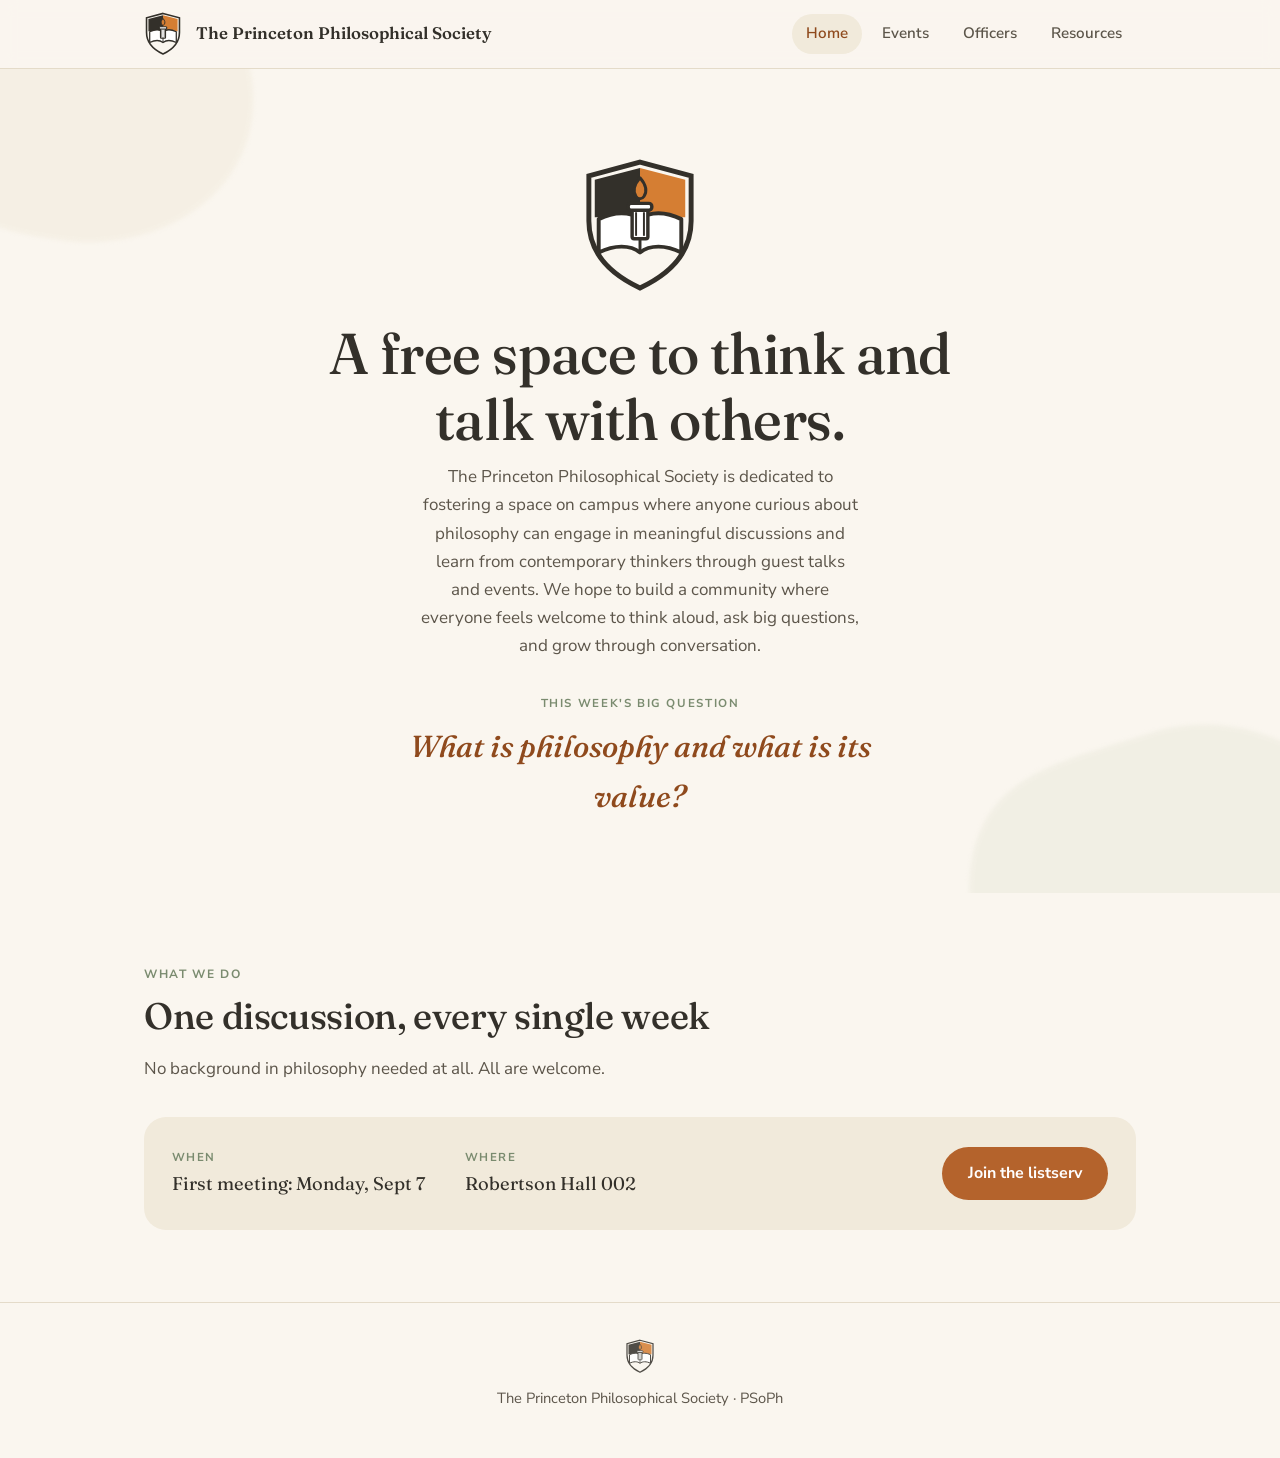
==== index.html @ c012d608 "Update index.html" ====
<!DOCTYPE html>
<html lang="en">
<head>
<meta charset="UTF-8">
<meta name="viewport" content="width=device-width, initial-scale=1.0">
<title>The Princeton Philosophical Society</title>
<meta name="description" content="PSoPh: discussions for anyone curious about philosophy.">
<link rel="preconnect" href="https://fonts.googleapis.com">
<link rel="preconnect" href="https://fonts.gstatic.com" crossorigin>
<link href="https://fonts.googleapis.com/css2?family=Fraunces:ital,opsz,wght@0,9..144,400;0,9..144,500;0,9..144,600;1,9..144,400;1,9..144,500&family=Nunito+Sans:ital,wght@0,400;0,600;0,700;1,400&display=swap" rel="stylesheet">
<link rel="stylesheet" href="style.css">
</head>
<body>

<!-- ============ Shield logo (recreated as inline SVG; reused via <use>) ============ -->
<svg width="0" height="0" style="position:absolute" aria-hidden="true">
  <defs>
    <g id="psoph-mark">
      <!-- shield -->
      <path d="M60 4 L112 18 V64 C112 96 90 118 60 132 C30 118 8 96 8 64 V18 Z" fill="#FAF6EF" stroke="#33302A" stroke-width="5"/>
      <!-- split field -->
      <path d="M60 10 L106 22 V60 H60 Z" fill="#D57E33"/>
      <path d="M60 10 L14 22 V60 H60 Z" fill="#33302A"/>
      <!-- open book -->
      <path d="M18 62 C34 54 50 54 60 62 C70 54 86 54 102 62 V96 C86 88 70 88 60 96 C50 88 34 88 18 96 Z" fill="#fff" stroke="#33302A" stroke-width="4" stroke-linejoin="round"/>
      <line x1="60" y1="62" x2="60" y2="96" stroke="#33302A" stroke-width="3"/>
      <!-- column -->
      <rect x="52" y="52" width="16" height="30" rx="2" fill="#fff" stroke="#33302A" stroke-width="3.5"/>
      <line x1="56" y1="55" x2="56" y2="79" stroke="#33302A" stroke-width="2"/>
      <line x1="64" y1="55" x2="64" y2="79" stroke="#33302A" stroke-width="2"/>
      <rect x="48" y="46" width="24" height="7" rx="3" fill="#fff" stroke="#33302A" stroke-width="3.5"/>
      <!-- flame -->
      <path d="M60 20 C66 27 68 33 64 39 C62 42 58 42 56 39 C52 33 54 27 60 20 Z" fill="#D57E33" stroke="#33302A" stroke-width="3" stroke-linejoin="round"/>
    </g>
    <path id="psoph-blob" d="M210 20 C300 -10 420 40 430 150 C440 260 340 330 230 320 C120 310 20 260 30 160 C40 60 120 50 210 20 Z"/>
  </defs>
</svg>

<nav aria-label="Main">
  <div class="nav-inner">
    <svg class="mark" viewBox="0 0 120 138" role="img" aria-label="PSoPh shield logo"><use href="#psoph-mark"/></svg>
    <span class="nav-name">The Princeton Philosophical Society</span>
    <div class="nav-links">
      <a href="index.html" class="active" aria-current="page">Home</a>
      <a href="events.html">Events</a>
      <a href="officers.html">Officers</a>
      <a href="resources.html">Resources</a>
    </div>
  </div>
</nav>

<!-- ============ HOME ============ -->
<header class="hero" id="home">
  <svg class="blob one" viewBox="0 0 460 340" aria-hidden="true"><use href="#psoph-blob" fill="#F1EADB"/></svg>
  <svg class="blob two" viewBox="0 0 460 340" aria-hidden="true"><use href="#psoph-blob" fill="#EAE9DB"/></svg>
  <div class="wrap hero-inner">
    <svg class="mark" viewBox="0 0 120 138" role="img" aria-label="PSoPh shield logo"><use href="#psoph-mark"/></svg>
    <h1>A free space to think and talk with others.</h1>
    <p class="sub">The Princeton Philosophical Society is dedicated to fostering a space on campus where anyone curious about philosophy can engage in meaningful discussions and learn from contemporary thinkers through guest talks and events. We hope to build a community where everyone feels welcome to think aloud, ask big questions, and grow through conversation.</p>
    <p class="question" id="question" aria-live="polite">
      <span class="question-label">This week's big question</span>
      <span id="question-text">What is philosophy and what is its value?</span>
    </p>
  </div>
</header>

<section id="what-we-do">
  <div class="wrap">
    <p class="eyebrow">What we do</p>
    <h2>One discussion, every single week</h2>
    <p class="lede">No background in philosophy needed at all. All are welcome.</p>
    <!--
    <div class="cards">
      <div class="card">
        <span class="tag">Biweekly</span>
        <h3>Guest speakers &amp; discussions</h3>
        <p>Talks from contemporary thinkers, followed by open group discussion. Come with questions, leave with more of them.</p>
      </div>
      <div class="card">
        <span class="tag">Biweekly</span>
        <h3>Reading group</h3>
        <p>A smaller group working through texts together for deeper study — slowly, carefully, and out loud.</p>
      </div>
    </div>
    -->

    <!-- EDIT ME: update the day/time/place below once confirmed -->
    <div class="meet-band">
      <dl>
        <div>
          <dt>When</dt>
          <dd>First meeting: Monday, Sept 7</dd>
        </div>
        <div>
          <dt>Where</dt>
          <dd>Robertson Hall 002</dd>
        </div>
      </dl>
      <!-- EDIT ME: replace # with your Princeton listserv signup link -->
      <a 
        class="btn" 
        href="https://lists.princeton.edu/cgi-bin/wa?SUBED1=psoph-list&A=1"
        target="_blank"
        rel="noopener noreferrer"
      >
        Join the listserv
      </a>
    </div>
  </div>
</section>

<footer>
  <svg class="mark" viewBox="0 0 120 138" aria-hidden="true"><use href="#psoph-mark"/></svg>
  The Princeton Philosophical Society · PSoPh<br>
</footer>

</body>
</html>
---- style.css ----
:root{
    --paper:#FAF6EF;
    --sand:#F1EADB;
    --ink:#33302A;
    --ink-soft:#5C554A;
    --clay:#B4632C;      /* muted burnt ochre — a softened Princeton orange */
    --clay-deep:#8F4A1D;
    --sage:#7A8B6F;
    --line:#E4DBC9;
    --radius:22px;
    --radius-sm:14px;
  }
  *{box-sizing:border-box;margin:0;padding:0}
  html{scroll-behavior:smooth}
  @media (prefers-reduced-motion: reduce){
    html{scroll-behavior:auto}
    *,*::before,*::after{animation:none!important;transition:none!important}
  }
  body{
    font-family:"Nunito Sans",system-ui,sans-serif;
    background:var(--paper);
    color:var(--ink);
    line-height:1.65;
    font-size:17px;
  }
  h1,h2,h3{font-family:"Fraunces",serif;font-weight:500;line-height:1.15;letter-spacing:-0.01em}
  a{color:var(--clay-deep)}
  a:focus-visible, button:focus-visible{outline:3px solid var(--clay);outline-offset:3px;border-radius:6px}
  .wrap{max-width:1040px;margin:0 auto;padding:0 24px}

  /* ---------- Nav ---------- */
  nav{
    position:sticky;top:0;z-index:20;
    background:rgba(250,246,239,.9);
    backdrop-filter:blur(8px);
    border-bottom:1px solid var(--line);
  }
  .nav-inner{display:flex;align-items:center;gap:14px;padding:12px 24px;max-width:1040px;margin:0 auto}
  .nav-inner .mark{width:38px;height:44px;flex-shrink:0}
  .nav-name{font-family:"Fraunces",serif;font-size:1.05rem;font-weight:600;margin-right:auto}
  .nav-links{display:flex;gap:6px;flex-wrap:wrap}
  .nav-links a{
    text-decoration:none;color:var(--ink-soft);font-weight:600;font-size:.95rem;
    padding:7px 14px;border-radius:999px;transition:background .25s ease,color .25s ease;
  }
  .nav-links a:hover{background:var(--sand);color:var(--ink)}
  .nav-links a.active{background:var(--sand);color:var(--clay-deep)}

  /* ---------- Hero ---------- */
  header.hero{position:relative;overflow:hidden;padding:88px 0 72px;text-align:center}
  .blob{position:absolute;z-index:0;opacity:.5;filter:blur(2px)}
  .blob.one{top:-120px;left:-140px;width:420px}
  .blob.two{bottom:-160px;right:-120px;width:460px}
  .hero-inner{position:relative;z-index:1}
  .hero .mark{width:118px;height:138px;margin:0 auto 26px;display:block}
  .hero h1{font-size:clamp(2.2rem,5.4vw,3.6rem);max-width:17ch;margin:0 auto 10px}
  .hero .sub{color:var(--ink-soft);max-width:44ch;margin:0 auto}

  /* rotating question — the page's one flourish */
  .question{
    margin:34px auto 0;max-width:26ch;
    font-family:"Fraunces",serif;font-style:italic;font-weight:500;
    font-size:clamp(1.35rem,3vw,1.9rem);color:var(--clay-deep);
    min-height:2.4em;transition:opacity .6s ease;
  }
  .question.fade{opacity:0}
  .question-label{
    display:block;font-family:"Nunito Sans",sans-serif;font-style:normal;font-weight:700;
    font-size:.72rem;letter-spacing:.14em;text-transform:uppercase;color:var(--sage);margin-bottom:8px;
  }

  /* ---------- Sections ---------- */
  section{padding:72px 0}
  .eyebrow{font-weight:700;font-size:.75rem;letter-spacing:.14em;text-transform:uppercase;color:var(--sage);margin-bottom:10px}
  section h2{font-size:clamp(1.7rem,3.4vw,2.3rem);margin-bottom:18px}
  .lede{max-width:62ch;color:var(--ink-soft)}

  .cards{display:grid;grid-template-columns:1fr 1fr;gap:22px;margin-top:34px}
  .card{
    background:var(--sand);border-radius:var(--radius);padding:30px 28px;
    transition:transform .25s ease;
  }
  .card:hover{transform:translateY(-3px)}
  .card h3{font-size:1.3rem;margin-bottom:8px}
  .card p{color:var(--ink-soft);font-size:.98rem}
  .card .tag{
    display:inline-block;background:var(--paper);border:1px solid var(--line);
    border-radius:999px;padding:3px 12px;font-size:.78rem;font-weight:700;
    letter-spacing:.06em;text-transform:uppercase;color:var(--clay-deep);margin-bottom:14px;
  }

  .meet-band{
    margin-top:34px;background:var(--sand);border-radius:var(--radius);
    padding:30px 28px;display:flex;gap:28px;flex-wrap:wrap;align-items:center;justify-content:space-between;
  }
  .meet-band dl{display:flex;gap:40px;flex-wrap:wrap}
  .meet-band dt{font-size:.72rem;font-weight:700;letter-spacing:.13em;text-transform:uppercase;color:var(--sage)}
  .meet-band dd{font-family:"Fraunces",serif;font-size:1.15rem;margin-top:2px}
  .btn{
    display:inline-block;background:var(--clay);color:#fff;text-decoration:none;
    font-weight:700;padding:13px 26px;border-radius:999px;border:none;cursor:pointer;
    font-size:1rem;transition:background .25s ease;
  }
  .btn:hover{background:var(--clay-deep)}

  /* ---------- Events ---------- */
  #events{background:var(--sand)}
  #events .card-cal{
    background:var(--paper);border-radius:var(--radius);padding:14px;margin-top:30px;
    border:1px solid var(--line);
  }
  #events iframe{width:100%;height:560px;border:0;border-radius:var(--radius-sm);display:block}
  .cal-actions{display:flex;gap:14px;flex-wrap:wrap;margin-top:20px}
  .btn.ghost{background:transparent;color:var(--clay-deep);border:2px solid var(--clay)}
  .btn.ghost:hover{background:var(--clay);color:#fff}

  /* ---------- Officers ---------- */
  .officers{display:grid;grid-template-columns:repeat(auto-fit,minmax(210px,1fr));gap:20px;margin-top:34px}
  .officer{
    background:var(--sand);border-radius:var(--radius);padding:28px 22px;text-align:center;
  }
  .officer .avatar{
    width:64px;height:64px;border-radius:50%;margin:0 auto 14px;
    display:flex;align-items:center;justify-content:center;
    font-family:"Fraunces",serif;font-size:1.35rem;color:#fff;
  }
  .officer:nth-child(1) .avatar{background:var(--clay)}
  .officer:nth-child(2) .avatar{background:var(--sage)}
  .officer:nth-child(3) .avatar{background:#A98A5B}
  .officer:nth-child(4) .avatar{background:#8C6A54}
  .officer:nth-child(5) .avatar{background:#746F58}
  .officer h3{font-size:1.15rem}
  .officer a{font-size:.9rem;word-break:break-all}

  /* ---------- Resources ---------- */
  .resource-empty{
    margin-top:30px;border:2px dashed var(--line);border-radius:var(--radius);
    padding:46px 30px;text-align:center;color:var(--ink-soft);background:transparent;
  }
  .resource-empty .leaf{width:44px;margin:0 auto 14px;display:block;opacity:.75}

  footer{border-top:1px solid var(--line);padding:36px 0 48px;color:var(--ink-soft);font-size:.92rem;text-align:center}
  footer .mark{width:30px;height:35px;margin:0 auto 12px;display:block;opacity:.85}

  @media (max-width:720px){
    .cards{grid-template-columns:1fr}
    .nav-name{display:none}
    section{padding:56px 0}
    #events iframe{height:440px}
  }
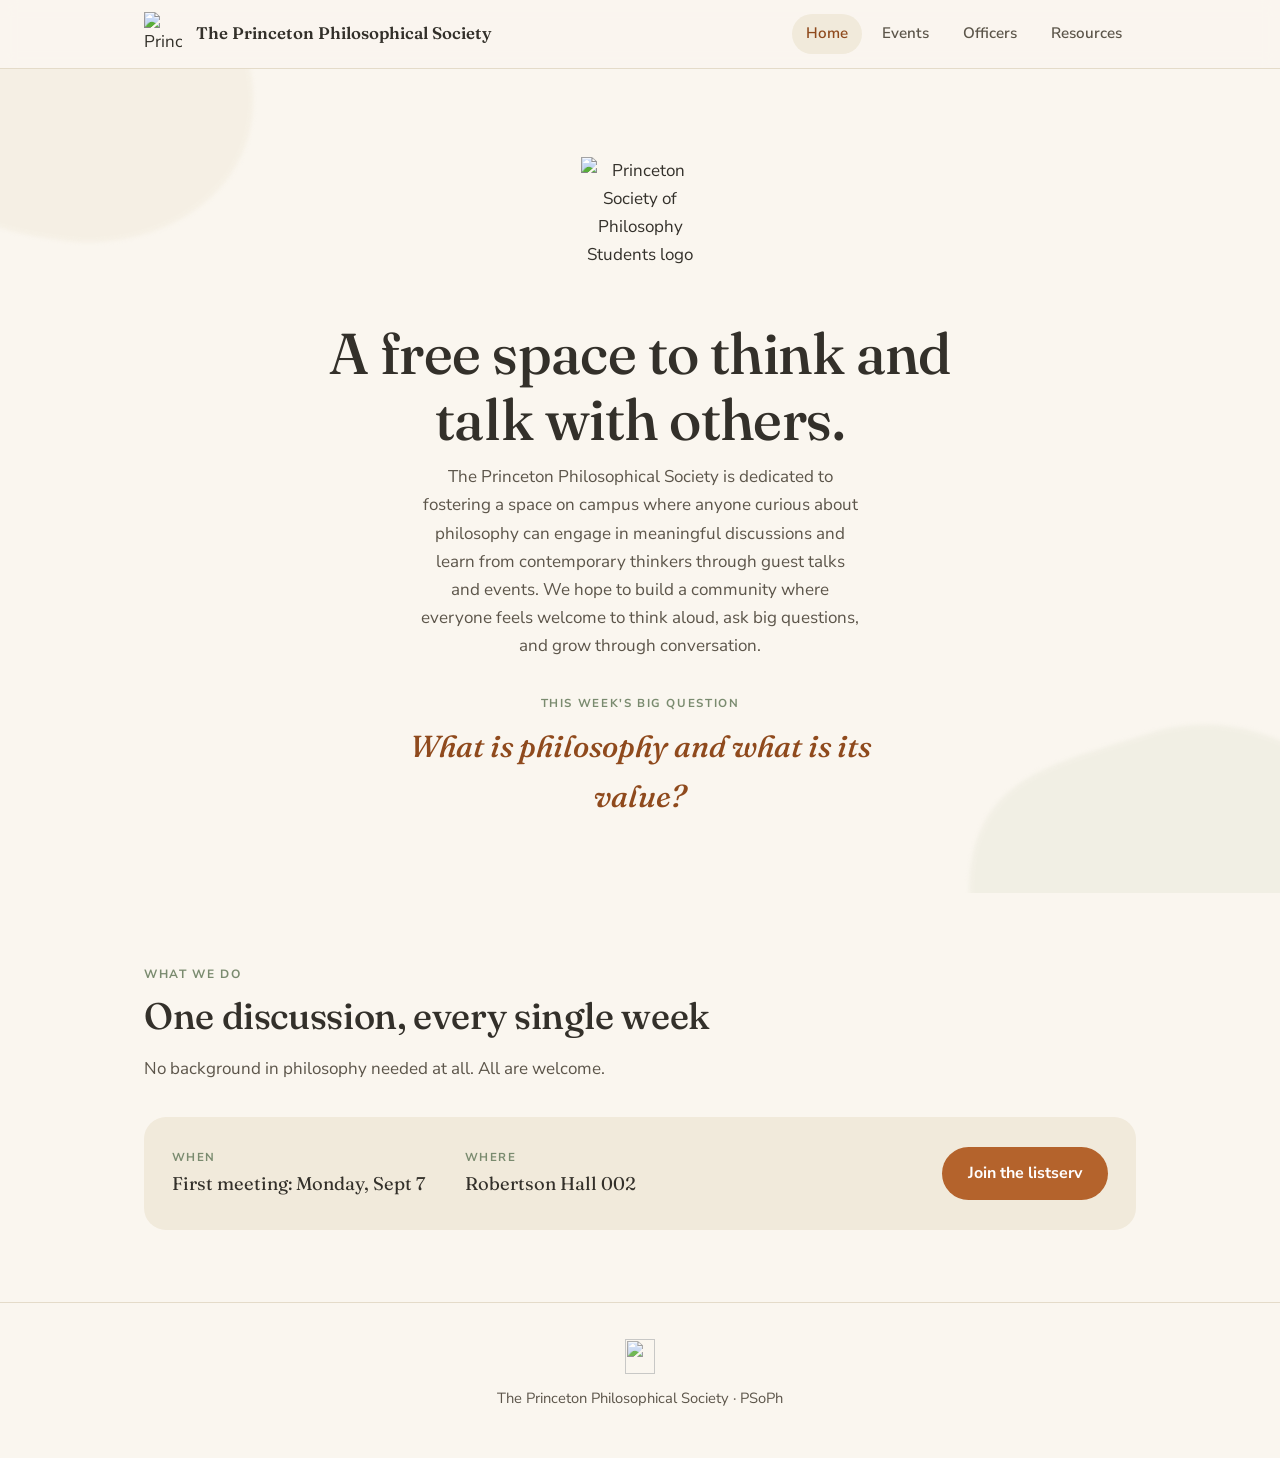
==== commit 4981d4bd: "Update index.html" ====
--- a/index.html
+++ b/index.html
@@ -12,33 +12,16 @@
 </head>
 <body>
 
-<!-- ============ Shield logo (recreated as inline SVG; reused via <use>) ============ -->
+<!-- Decorative background shape used in the homepage hero -->
 <svg width="0" height="0" style="position:absolute" aria-hidden="true">
   <defs>
-    <g id="psoph-mark">
-      <!-- shield -->
-      <path d="M60 4 L112 18 V64 C112 96 90 118 60 132 C30 118 8 96 8 64 V18 Z" fill="#FAF6EF" stroke="#33302A" stroke-width="5"/>
-      <!-- split field -->
-      <path d="M60 10 L106 22 V60 H60 Z" fill="#D57E33"/>
-      <path d="M60 10 L14 22 V60 H60 Z" fill="#33302A"/>
-      <!-- open book -->
-      <path d="M18 62 C34 54 50 54 60 62 C70 54 86 54 102 62 V96 C86 88 70 88 60 96 C50 88 34 88 18 96 Z" fill="#fff" stroke="#33302A" stroke-width="4" stroke-linejoin="round"/>
-      <line x1="60" y1="62" x2="60" y2="96" stroke="#33302A" stroke-width="3"/>
-      <!-- column -->
-      <rect x="52" y="52" width="16" height="30" rx="2" fill="#fff" stroke="#33302A" stroke-width="3.5"/>
-      <line x1="56" y1="55" x2="56" y2="79" stroke="#33302A" stroke-width="2"/>
-      <line x1="64" y1="55" x2="64" y2="79" stroke="#33302A" stroke-width="2"/>
-      <rect x="48" y="46" width="24" height="7" rx="3" fill="#fff" stroke="#33302A" stroke-width="3.5"/>
-      <!-- flame -->
-      <path d="M60 20 C66 27 68 33 64 39 C62 42 58 42 56 39 C52 33 54 27 60 20 Z" fill="#D57E33" stroke="#33302A" stroke-width="3" stroke-linejoin="round"/>
-    </g>
     <path id="psoph-blob" d="M210 20 C300 -10 420 40 430 150 C440 260 340 330 230 320 C120 310 20 260 30 160 C40 60 120 50 210 20 Z"/>
   </defs>
 </svg>
 
 <nav aria-label="Main">
   <div class="nav-inner">
-    <svg class="mark" viewBox="0 0 120 138" role="img" aria-label="PSoPh shield logo"><use href="#psoph-mark"/></svg>
+    <img class="mark" src="logo.svg" alt="Princeton Society of Philosophy Students logo">
     <span class="nav-name">The Princeton Philosophical Society</span>
     <div class="nav-links">
       <a href="index.html" class="active" aria-current="page">Home</a>
@@ -53,10 +36,16 @@
 <header class="hero" id="home">
   <svg class="blob one" viewBox="0 0 460 340" aria-hidden="true"><use href="#psoph-blob" fill="#F1EADB"/></svg>
   <svg class="blob two" viewBox="0 0 460 340" aria-hidden="true"><use href="#psoph-blob" fill="#EAE9DB"/></svg>
+
   <div class="wrap hero-inner">
-    <svg class="mark" viewBox="0 0 120 138" role="img" aria-label="PSoPh shield logo"><use href="#psoph-mark"/></svg>
+    <img class="mark" src="logo.svg" alt="Princeton Society of Philosophy Students logo">
+
     <h1>A free space to think and talk with others.</h1>
-    <p class="sub">The Princeton Philosophical Society is dedicated to fostering a space on campus where anyone curious about philosophy can engage in meaningful discussions and learn from contemporary thinkers through guest talks and events. We hope to build a community where everyone feels welcome to think aloud, ask big questions, and grow through conversation.</p>
+
+    <p class="sub">
+      The Princeton Philosophical Society is dedicated to fostering a space on campus where anyone curious about philosophy can engage in meaningful discussions and learn from contemporary thinkers through guest talks and events. We hope to build a community where everyone feels welcome to think aloud, ask big questions, and grow through conversation.
+    </p>
+
     <p class="question" id="question" aria-live="polite">
       <span class="question-label">This week's big question</span>
       <span id="question-text">What is philosophy and what is its value?</span>
@@ -67,8 +56,11 @@
 <section id="what-we-do">
   <div class="wrap">
     <p class="eyebrow">What we do</p>
+
     <h2>One discussion, every single week</h2>
+
     <p class="lede">No background in philosophy needed at all. All are welcome.</p>
+
     <!--
     <div class="cards">
       <div class="card">
@@ -76,6 +68,7 @@
         <h3>Guest speakers &amp; discussions</h3>
         <p>Talks from contemporary thinkers, followed by open group discussion. Come with questions, leave with more of them.</p>
       </div>
+
       <div class="card">
         <span class="tag">Biweekly</span>
         <h3>Reading group</h3>
@@ -91,14 +84,15 @@
           <dt>When</dt>
           <dd>First meeting: Monday, Sept 7</dd>
         </div>
+
         <div>
           <dt>Where</dt>
           <dd>Robertson Hall 002</dd>
         </div>
       </dl>
-      <!-- EDIT ME: replace # with your Princeton listserv signup link -->
-      <a 
-        class="btn" 
+
+      <a
+        class="btn"
         href="https://lists.princeton.edu/cgi-bin/wa?SUBED1=psoph-list&A=1"
         target="_blank"
         rel="noopener noreferrer"
@@ -110,7 +104,7 @@
 </section>
 
 <footer>
-  <svg class="mark" viewBox="0 0 120 138" aria-hidden="true"><use href="#psoph-mark"/></svg>
+  <img class="mark" src="logo.svg" alt="">
   The Princeton Philosophical Society · PSoPh<br>
 </footer>
 
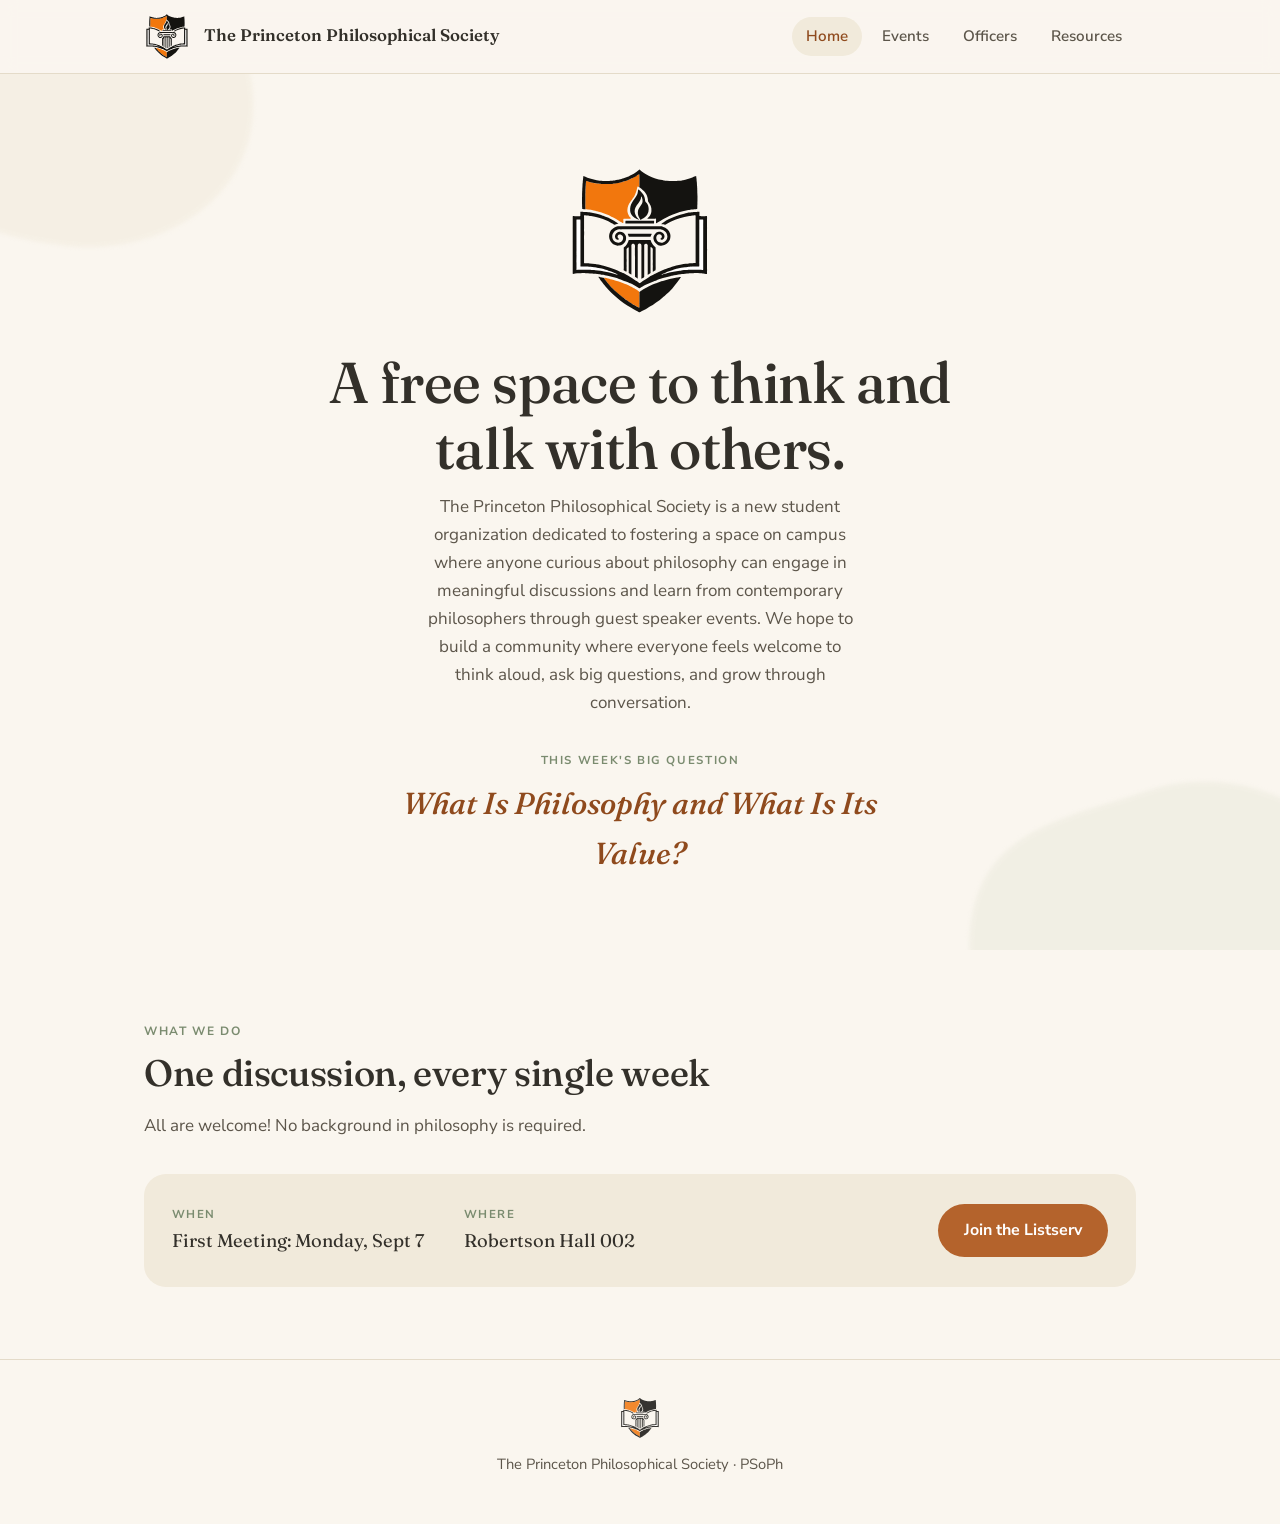
==== commit e08bf4fa: "index.html" ====
--- a/index.html
+++ b/index.html
@@ -43,23 +43,23 @@
     <h1>A free space to think and talk with others.</h1>
 
     <p class="sub">
-      The Princeton Philosophical Society is dedicated to fostering a space on campus where anyone curious about philosophy can engage in meaningful discussions and learn from contemporary thinkers through guest talks and events. We hope to build a community where everyone feels welcome to think aloud, ask big questions, and grow through conversation.
+      The Princeton Philosophical Society is a new student organization dedicated to fostering a space on campus where anyone curious about philosophy can engage in meaningful discussions and learn from contemporary philosophers through guest speaker events. We hope to build a community where everyone feels welcome to think aloud, ask big questions, and grow through conversation.
     </p>
 
     <p class="question" id="question" aria-live="polite">
-      <span class="question-label">This week's big question</span>
-      <span id="question-text">What is philosophy and what is its value?</span>
+      <span class="question-label">This Week's Big Question</span>
+      <span id="question-text">What Is Philosophy and What Is Its Value?</span>
     </p>
   </div>
 </header>
 
 <section id="what-we-do">
   <div class="wrap">
-    <p class="eyebrow">What we do</p>
+    <p class="eyebrow">What We Do</p>
 
     <h2>One discussion, every single week</h2>
 
-    <p class="lede">No background in philosophy needed at all. All are welcome.</p>
+    <p class="lede">All are welcome! No background in philosophy is required.</p>
 
     <!--
     <div class="cards">
@@ -82,7 +82,7 @@
       <dl>
         <div>
           <dt>When</dt>
-          <dd>First meeting: Monday, Sept 7</dd>
+          <dd>First Meeting: Monday, Sept 7</dd>
         </div>
 
         <div>
@@ -97,7 +97,7 @@
         target="_blank"
         rel="noopener noreferrer"
       >
-        Join the listserv
+        Join the Listserv
       </a>
     </div>
   </div>
--- a/style.css
+++ b/style.css
@@ -10,12 +10,16 @@
     --radius:22px;
     --radius-sm:14px;
   }
+
   *{box-sizing:border-box;margin:0;padding:0}
+
   html{scroll-behavior:smooth}
+
   @media (prefers-reduced-motion: reduce){
     html{scroll-behavior:auto}
     *,*::before,*::after{animation:none!important;transition:none!important}
   }
+
   body{
     font-family:"Nunito Sans",system-ui,sans-serif;
     background:var(--paper);
@@ -23,128 +27,460 @@
     line-height:1.65;
     font-size:17px;
   }
-  h1,h2,h3{font-family:"Fraunces",serif;font-weight:500;line-height:1.15;letter-spacing:-0.01em}
+
+  h1,h2,h3{
+    font-family:"Fraunces",serif;
+    font-weight:500;
+    line-height:1.15;
+    letter-spacing:-0.01em;
+  }
+
   a{color:var(--clay-deep)}
-  a:focus-visible, button:focus-visible{outline:3px solid var(--clay);outline-offset:3px;border-radius:6px}
-  .wrap{max-width:1040px;margin:0 auto;padding:0 24px}
+
+  a:focus-visible,
+  button:focus-visible{
+    outline:3px solid var(--clay);
+    outline-offset:3px;
+    border-radius:6px;
+  }
+
+  .wrap{
+    max-width:1040px;
+    margin:0 auto;
+    padding:0 24px;
+  }
+
 
   /* ---------- Nav ---------- */
+
   nav{
-    position:sticky;top:0;z-index:20;
+    position:sticky;
+    top:0;
+    z-index:20;
     background:rgba(250,246,239,.9);
     backdrop-filter:blur(8px);
     border-bottom:1px solid var(--line);
   }
-  .nav-inner{display:flex;align-items:center;gap:14px;padding:12px 24px;max-width:1040px;margin:0 auto}
-  .nav-inner .mark{width:38px;height:44px;flex-shrink:0}
-  .nav-name{font-family:"Fraunces",serif;font-size:1.05rem;font-weight:600;margin-right:auto}
-  .nav-links{display:flex;gap:6px;flex-wrap:wrap}
+
+  .nav-inner{
+    display:flex;
+    align-items:center;
+    gap:14px;
+    padding:12px 24px;
+    max-width:1040px;
+    margin:0 auto;
+  }
+
+  .nav-inner .mark{
+    width:46px;
+    height:auto;
+    display:block;
+    flex-shrink:0;
+  }
+
+  .nav-name{
+    font-family:"Fraunces",serif;
+    font-size:1.05rem;
+    font-weight:600;
+    margin-right:auto;
+  }
+
+  .nav-links{
+    display:flex;
+    gap:6px;
+    flex-wrap:wrap;
+  }
+
   .nav-links a{
-    text-decoration:none;color:var(--ink-soft);font-weight:600;font-size:.95rem;
-    padding:7px 14px;border-radius:999px;transition:background .25s ease,color .25s ease;
-  }
-  .nav-links a:hover{background:var(--sand);color:var(--ink)}
-  .nav-links a.active{background:var(--sand);color:var(--clay-deep)}
+    text-decoration:none;
+    color:var(--ink-soft);
+    font-weight:600;
+    font-size:.95rem;
+    padding:7px 14px;
+    border-radius:999px;
+    transition:background .25s ease,color .25s ease;
+  }
+
+  .nav-links a:hover{
+    background:var(--sand);
+    color:var(--ink);
+  }
+
+  .nav-links a.active{
+    background:var(--sand);
+    color:var(--clay-deep);
+  }
+
 
   /* ---------- Hero ---------- */
-  header.hero{position:relative;overflow:hidden;padding:88px 0 72px;text-align:center}
-  .blob{position:absolute;z-index:0;opacity:.5;filter:blur(2px)}
-  .blob.one{top:-120px;left:-140px;width:420px}
-  .blob.two{bottom:-160px;right:-120px;width:460px}
-  .hero-inner{position:relative;z-index:1}
-  .hero .mark{width:118px;height:138px;margin:0 auto 26px;display:block}
-  .hero h1{font-size:clamp(2.2rem,5.4vw,3.6rem);max-width:17ch;margin:0 auto 10px}
-  .hero .sub{color:var(--ink-soft);max-width:44ch;margin:0 auto}
+
+  header.hero{
+    position:relative;
+    overflow:hidden;
+    padding:88px 0 72px;
+    text-align:center;
+  }
+
+  .blob{
+    position:absolute;
+    z-index:0;
+    opacity:.5;
+    filter:blur(2px);
+  }
+
+  .blob.one{
+    top:-120px;
+    left:-140px;
+    width:420px;
+  }
+
+  .blob.two{
+    bottom:-160px;
+    right:-120px;
+    width:460px;
+  }
+
+  .hero-inner{
+    position:relative;
+    z-index:1;
+  }
+
+  .hero .mark{
+    width:150px;
+    height:auto;
+    margin:0 auto 30px;
+    display:block;
+  }
+
+  .hero h1{
+    font-size:clamp(2.2rem,5.4vw,3.6rem);
+    max-width:17ch;
+    margin:0 auto 10px;
+  }
+
+  .hero .sub{
+    color:var(--ink-soft);
+    max-width:44ch;
+    margin:0 auto;
+  }
+
 
   /* rotating question — the page's one flourish */
+
   .question{
-    margin:34px auto 0;max-width:26ch;
-    font-family:"Fraunces",serif;font-style:italic;font-weight:500;
-    font-size:clamp(1.35rem,3vw,1.9rem);color:var(--clay-deep);
-    min-height:2.4em;transition:opacity .6s ease;
-  }
-  .question.fade{opacity:0}
+    margin:34px auto 0;
+    max-width:26ch;
+    font-family:"Fraunces",serif;
+    font-style:italic;
+    font-weight:500;
+    font-size:clamp(1.35rem,3vw,1.9rem);
+    color:var(--clay-deep);
+    min-height:2.4em;
+    transition:opacity .6s ease;
+  }
+
+  .question.fade{
+    opacity:0;
+  }
+
   .question-label{
-    display:block;font-family:"Nunito Sans",sans-serif;font-style:normal;font-weight:700;
-    font-size:.72rem;letter-spacing:.14em;text-transform:uppercase;color:var(--sage);margin-bottom:8px;
-  }
+    display:block;
+    font-family:"Nunito Sans",sans-serif;
+    font-style:normal;
+    font-weight:700;
+    font-size:.72rem;
+    letter-spacing:.14em;
+    text-transform:uppercase;
+    color:var(--sage);
+    margin-bottom:8px;
+  }
+
 
   /* ---------- Sections ---------- */
-  section{padding:72px 0}
-  .eyebrow{font-weight:700;font-size:.75rem;letter-spacing:.14em;text-transform:uppercase;color:var(--sage);margin-bottom:10px}
-  section h2{font-size:clamp(1.7rem,3.4vw,2.3rem);margin-bottom:18px}
-  .lede{max-width:62ch;color:var(--ink-soft)}
-
-  .cards{display:grid;grid-template-columns:1fr 1fr;gap:22px;margin-top:34px}
+
+  section{
+    padding:72px 0;
+  }
+
+  .eyebrow{
+    font-weight:700;
+    font-size:.75rem;
+    letter-spacing:.14em;
+    text-transform:uppercase;
+    color:var(--sage);
+    margin-bottom:10px;
+  }
+
+  section h2{
+    font-size:clamp(1.7rem,3.4vw,2.3rem);
+    margin-bottom:18px;
+  }
+
+  .lede{
+    max-width:62ch;
+    color:var(--ink-soft);
+  }
+
+  .cards{
+    display:grid;
+    grid-template-columns:1fr 1fr;
+    gap:22px;
+    margin-top:34px;
+  }
+
   .card{
-    background:var(--sand);border-radius:var(--radius);padding:30px 28px;
+    background:var(--sand);
+    border-radius:var(--radius);
+    padding:30px 28px;
     transition:transform .25s ease;
   }
-  .card:hover{transform:translateY(-3px)}
-  .card h3{font-size:1.3rem;margin-bottom:8px}
-  .card p{color:var(--ink-soft);font-size:.98rem}
+
+  .card:hover{
+    transform:translateY(-3px);
+  }
+
+  .card h3{
+    font-size:1.3rem;
+    margin-bottom:8px;
+  }
+
+  .card p{
+    color:var(--ink-soft);
+    font-size:.98rem;
+  }
+
   .card .tag{
-    display:inline-block;background:var(--paper);border:1px solid var(--line);
-    border-radius:999px;padding:3px 12px;font-size:.78rem;font-weight:700;
-    letter-spacing:.06em;text-transform:uppercase;color:var(--clay-deep);margin-bottom:14px;
+    display:inline-block;
+    background:var(--paper);
+    border:1px solid var(--line);
+    border-radius:999px;
+    padding:3px 12px;
+    font-size:.78rem;
+    font-weight:700;
+    letter-spacing:.06em;
+    text-transform:uppercase;
+    color:var(--clay-deep);
+    margin-bottom:14px;
   }
 
   .meet-band{
-    margin-top:34px;background:var(--sand);border-radius:var(--radius);
-    padding:30px 28px;display:flex;gap:28px;flex-wrap:wrap;align-items:center;justify-content:space-between;
-  }
-  .meet-band dl{display:flex;gap:40px;flex-wrap:wrap}
-  .meet-band dt{font-size:.72rem;font-weight:700;letter-spacing:.13em;text-transform:uppercase;color:var(--sage)}
-  .meet-band dd{font-family:"Fraunces",serif;font-size:1.15rem;margin-top:2px}
+    margin-top:34px;
+    background:var(--sand);
+    border-radius:var(--radius);
+    padding:30px 28px;
+    display:flex;
+    gap:28px;
+    flex-wrap:wrap;
+    align-items:center;
+    justify-content:space-between;
+  }
+
+  .meet-band dl{
+    display:flex;
+    gap:40px;
+    flex-wrap:wrap;
+  }
+
+  .meet-band dt{
+    font-size:.72rem;
+    font-weight:700;
+    letter-spacing:.13em;
+    text-transform:uppercase;
+    color:var(--sage);
+  }
+
+  .meet-band dd{
+    font-family:"Fraunces",serif;
+    font-size:1.15rem;
+    margin-top:2px;
+  }
+
   .btn{
-    display:inline-block;background:var(--clay);color:#fff;text-decoration:none;
-    font-weight:700;padding:13px 26px;border-radius:999px;border:none;cursor:pointer;
-    font-size:1rem;transition:background .25s ease;
-  }
-  .btn:hover{background:var(--clay-deep)}
+    display:inline-block;
+    background:var(--clay);
+    color:#fff;
+    text-decoration:none;
+    font-weight:700;
+    padding:13px 26px;
+    border-radius:999px;
+    border:none;
+    cursor:pointer;
+    font-size:1rem;
+    transition:background .25s ease;
+  }
+
+  .btn:hover{
+    background:var(--clay-deep);
+  }
+
 
   /* ---------- Events ---------- */
-  #events{background:var(--sand)}
+
+  #events{
+    background:var(--sand);
+  }
+
   #events .card-cal{
-    background:var(--paper);border-radius:var(--radius);padding:14px;margin-top:30px;
+    background:var(--paper);
+    border-radius:var(--radius);
+    padding:14px;
+    margin-top:30px;
     border:1px solid var(--line);
   }
-  #events iframe{width:100%;height:560px;border:0;border-radius:var(--radius-sm);display:block}
-  .cal-actions{display:flex;gap:14px;flex-wrap:wrap;margin-top:20px}
-  .btn.ghost{background:transparent;color:var(--clay-deep);border:2px solid var(--clay)}
-  .btn.ghost:hover{background:var(--clay);color:#fff}
+
+  #events iframe{
+    width:100%;
+    height:560px;
+    border:0;
+    border-radius:var(--radius-sm);
+    display:block;
+  }
+
+  .cal-actions{
+    display:flex;
+    gap:14px;
+    flex-wrap:wrap;
+    margin-top:20px;
+  }
+
+  .btn.ghost{
+    background:transparent;
+    color:var(--clay-deep);
+    border:2px solid var(--clay);
+  }
+
+  .btn.ghost:hover{
+    background:var(--clay);
+    color:#fff;
+  }
+
 
   /* ---------- Officers ---------- */
-  .officers{display:grid;grid-template-columns:repeat(auto-fit,minmax(210px,1fr));gap:20px;margin-top:34px}
+
+  .officers{
+    display:grid;
+    grid-template-columns:repeat(auto-fit,minmax(210px,1fr));
+    gap:20px;
+    margin-top:34px;
+  }
+
   .officer{
-    background:var(--sand);border-radius:var(--radius);padding:28px 22px;text-align:center;
-  }
+    background:var(--sand);
+    border-radius:var(--radius);
+    padding:28px 22px;
+    text-align:center;
+  }
+
   .officer .avatar{
-    width:64px;height:64px;border-radius:50%;margin:0 auto 14px;
-    display:flex;align-items:center;justify-content:center;
-    font-family:"Fraunces",serif;font-size:1.35rem;color:#fff;
-  }
-  .officer:nth-child(1) .avatar{background:var(--clay)}
-  .officer:nth-child(2) .avatar{background:var(--sage)}
-  .officer:nth-child(3) .avatar{background:#A98A5B}
-  .officer:nth-child(4) .avatar{background:#8C6A54}
-  .officer:nth-child(5) .avatar{background:#746F58}
-  .officer h3{font-size:1.15rem}
-  .officer a{font-size:.9rem;word-break:break-all}
+    width:64px;
+    height:64px;
+    border-radius:50%;
+    margin:0 auto 14px;
+    display:flex;
+    align-items:center;
+    justify-content:center;
+    font-family:"Fraunces",serif;
+    font-size:1.35rem;
+    color:#fff;
+  }
+
+  .officer:nth-child(1) .avatar{
+    background:var(--clay);
+  }
+
+  .officer:nth-child(2) .avatar{
+    background:var(--sage);
+  }
+
+  .officer:nth-child(3) .avatar{
+    background:#A98A5B;
+  }
+
+  .officer:nth-child(4) .avatar{
+    background:#8C6A54;
+  }
+
+  .officer:nth-child(5) .avatar{
+    background:#746F58;
+  }
+
+  .officer h3{
+    font-size:1.15rem;
+  }
+
+  .officer a{
+    font-size:.9rem;
+    word-break:break-all;
+  }
+
 
   /* ---------- Resources ---------- */
+
   .resource-empty{
-    margin-top:30px;border:2px dashed var(--line);border-radius:var(--radius);
-    padding:46px 30px;text-align:center;color:var(--ink-soft);background:transparent;
-  }
-  .resource-empty .leaf{width:44px;margin:0 auto 14px;display:block;opacity:.75}
-
-  footer{border-top:1px solid var(--line);padding:36px 0 48px;color:var(--ink-soft);font-size:.92rem;text-align:center}
-  footer .mark{width:30px;height:35px;margin:0 auto 12px;display:block;opacity:.85}
+    margin-top:30px;
+    border:2px dashed var(--line);
+    border-radius:var(--radius);
+    padding:46px 30px;
+    text-align:center;
+    color:var(--ink-soft);
+    background:transparent;
+  }
+
+  .resource-empty .leaf{
+    width:44px;
+    margin:0 auto 14px;
+    display:block;
+    opacity:.75;
+  }
+
+
+  /* ---------- Footer ---------- */
+
+  footer{
+    border-top:1px solid var(--line);
+    padding:36px 0 48px;
+    color:var(--ink-soft);
+    font-size:.92rem;
+    text-align:center;
+  }
+
+  footer .mark{
+    width:42px;
+    height:auto;
+    margin:0 auto 12px;
+    display:block;
+    opacity:.85;
+  }
+
+
+  /* ---------- Mobile ---------- */
 
   @media (max-width:720px){
-    .cards{grid-template-columns:1fr}
-    .nav-name{display:none}
-    section{padding:56px 0}
-    #events iframe{height:440px}
-  }
+    .cards{
+      grid-template-columns:1fr;
+    }
+
+    .nav-name{
+      display:none;
+    }
+
+    section{
+      padding:56px 0;
+    }
+
+    #events iframe{
+      height:440px;
+    }
+
+    .nav-inner .mark{
+      width:42px;
+    }
+
+    .hero .mark{
+      width:130px;
+    }
+
+    footer .mark{
+      width:38px;
+    }
+  }
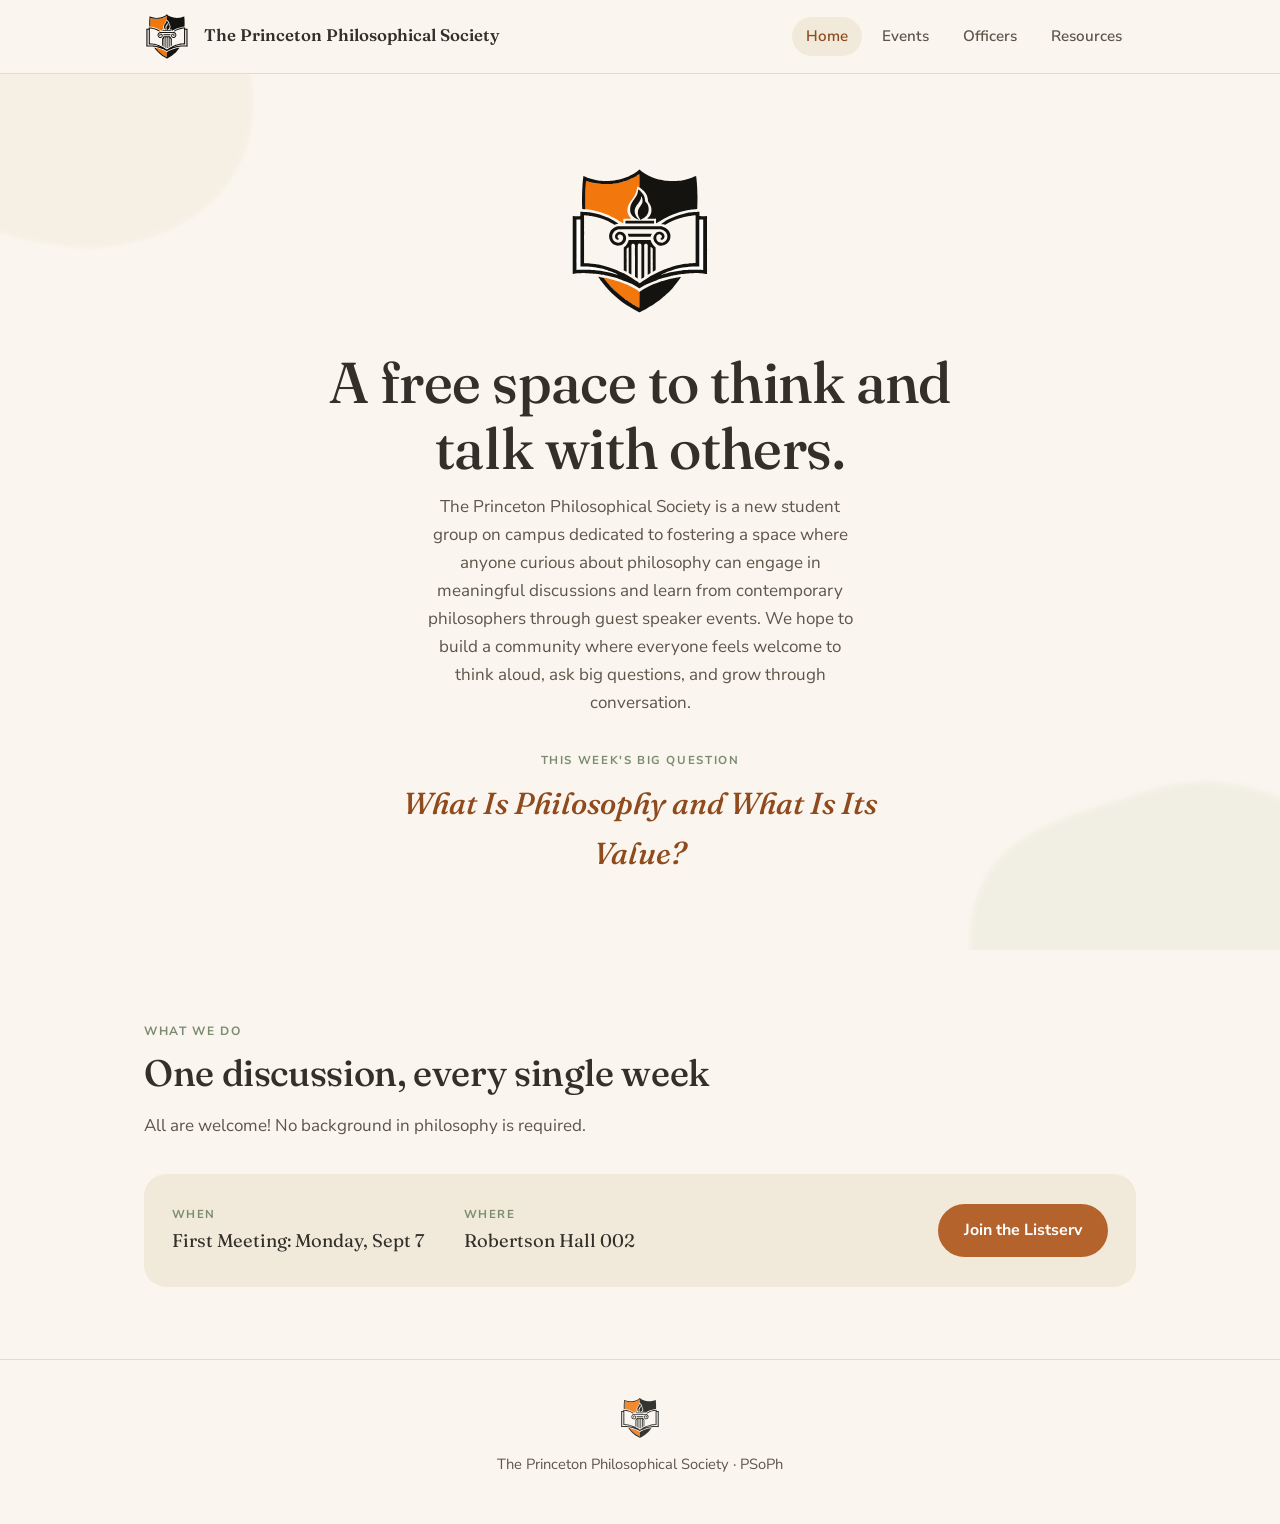
==== commit 04a28f6d: "index.html" ====
--- a/index.html
+++ b/index.html
@@ -43,7 +43,7 @@
     <h1>A free space to think and talk with others.</h1>
 
     <p class="sub">
-      The Princeton Philosophical Society is a new student organization dedicated to fostering a space on campus where anyone curious about philosophy can engage in meaningful discussions and learn from contemporary philosophers through guest speaker events. We hope to build a community where everyone feels welcome to think aloud, ask big questions, and grow through conversation.
+      The Princeton Philosophical Society is a new student group on campus dedicated to fostering a space where anyone curious about philosophy can engage in meaningful discussions and learn from contemporary philosophers through guest speaker events. We hope to build a community where everyone feels welcome to think aloud, ask big questions, and grow through conversation.
     </p>
 
     <p class="question" id="question" aria-live="polite">
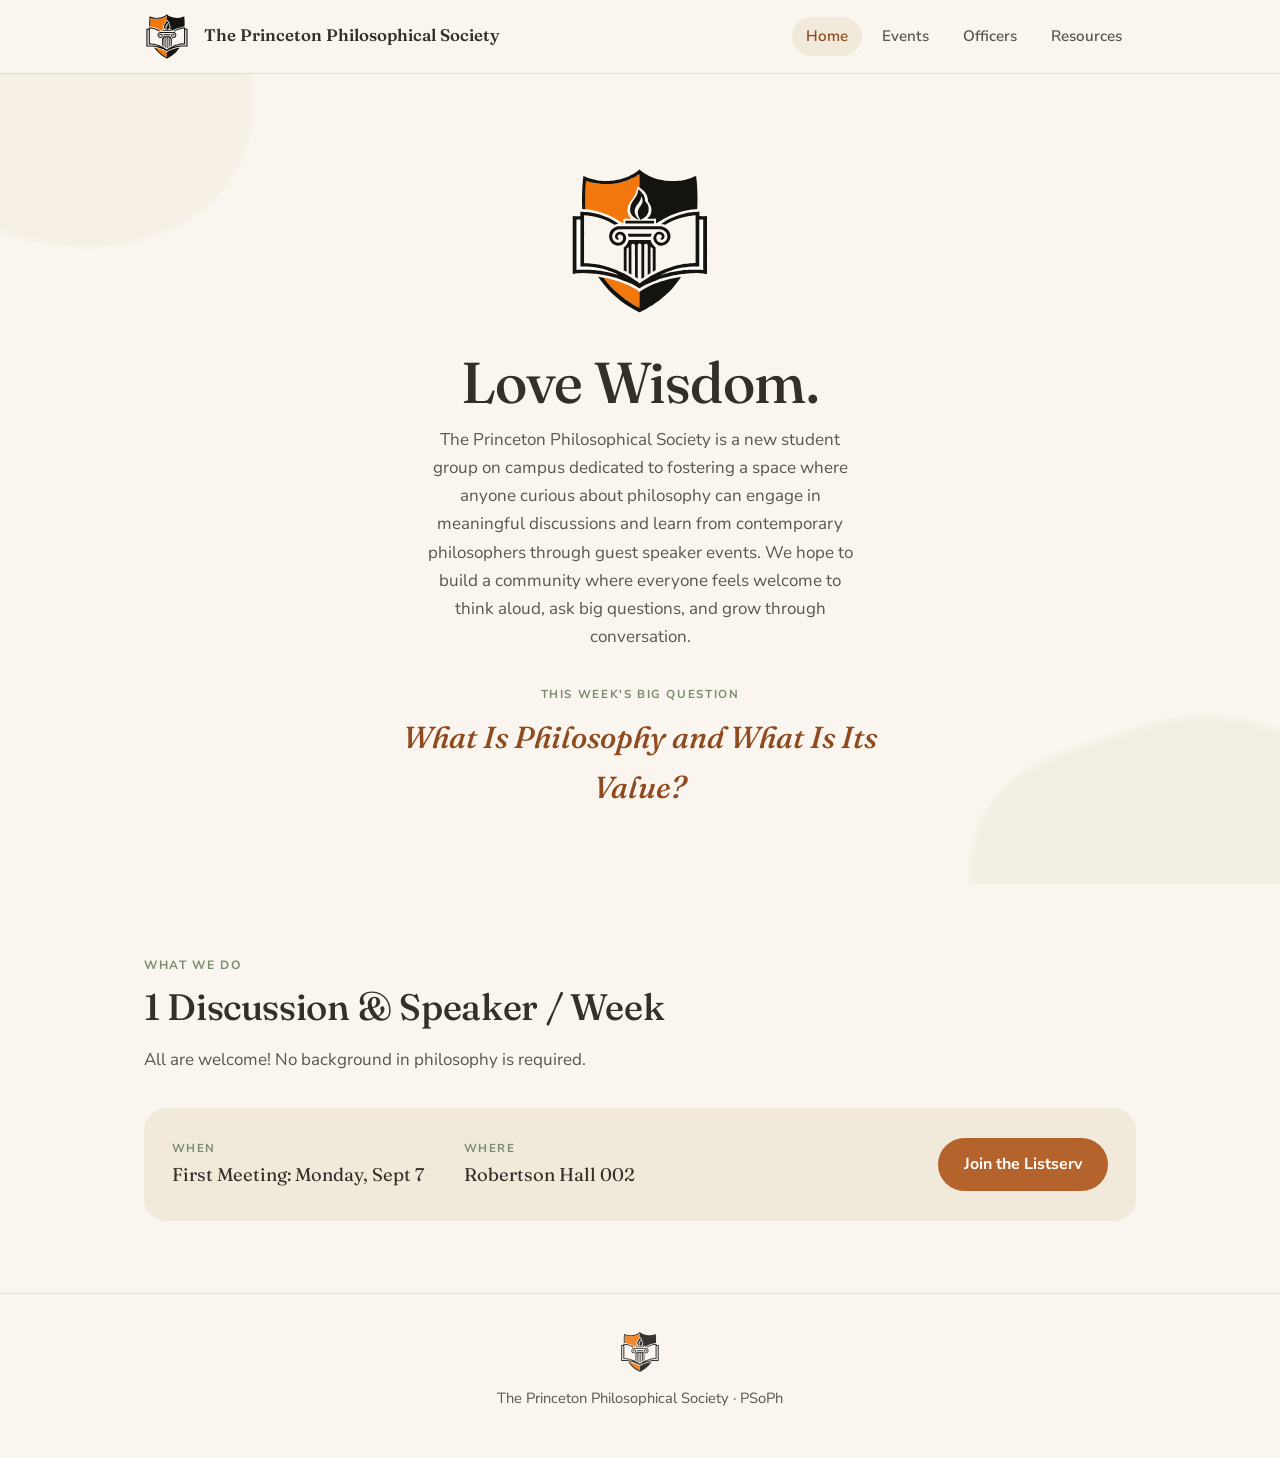
==== commit 4345856a: "index.html" ====
--- a/index.html
+++ b/index.html
@@ -40,7 +40,7 @@
   <div class="wrap hero-inner">
     <img class="mark" src="logo.svg" alt="Princeton Society of Philosophy Students logo">
 
-    <h1>A free space to think and talk with others.</h1>
+    <h1>Love Wisdom.</h1>
 
     <p class="sub">
       The Princeton Philosophical Society is a new student group on campus dedicated to fostering a space where anyone curious about philosophy can engage in meaningful discussions and learn from contemporary philosophers through guest speaker events. We hope to build a community where everyone feels welcome to think aloud, ask big questions, and grow through conversation.
@@ -57,7 +57,7 @@
   <div class="wrap">
     <p class="eyebrow">What We Do</p>
 
-    <h2>One discussion, every single week</h2>
+    <h2>1 Discussion & Speaker / Week</h2>
 
     <p class="lede">All are welcome! No background in philosophy is required.</p>
 
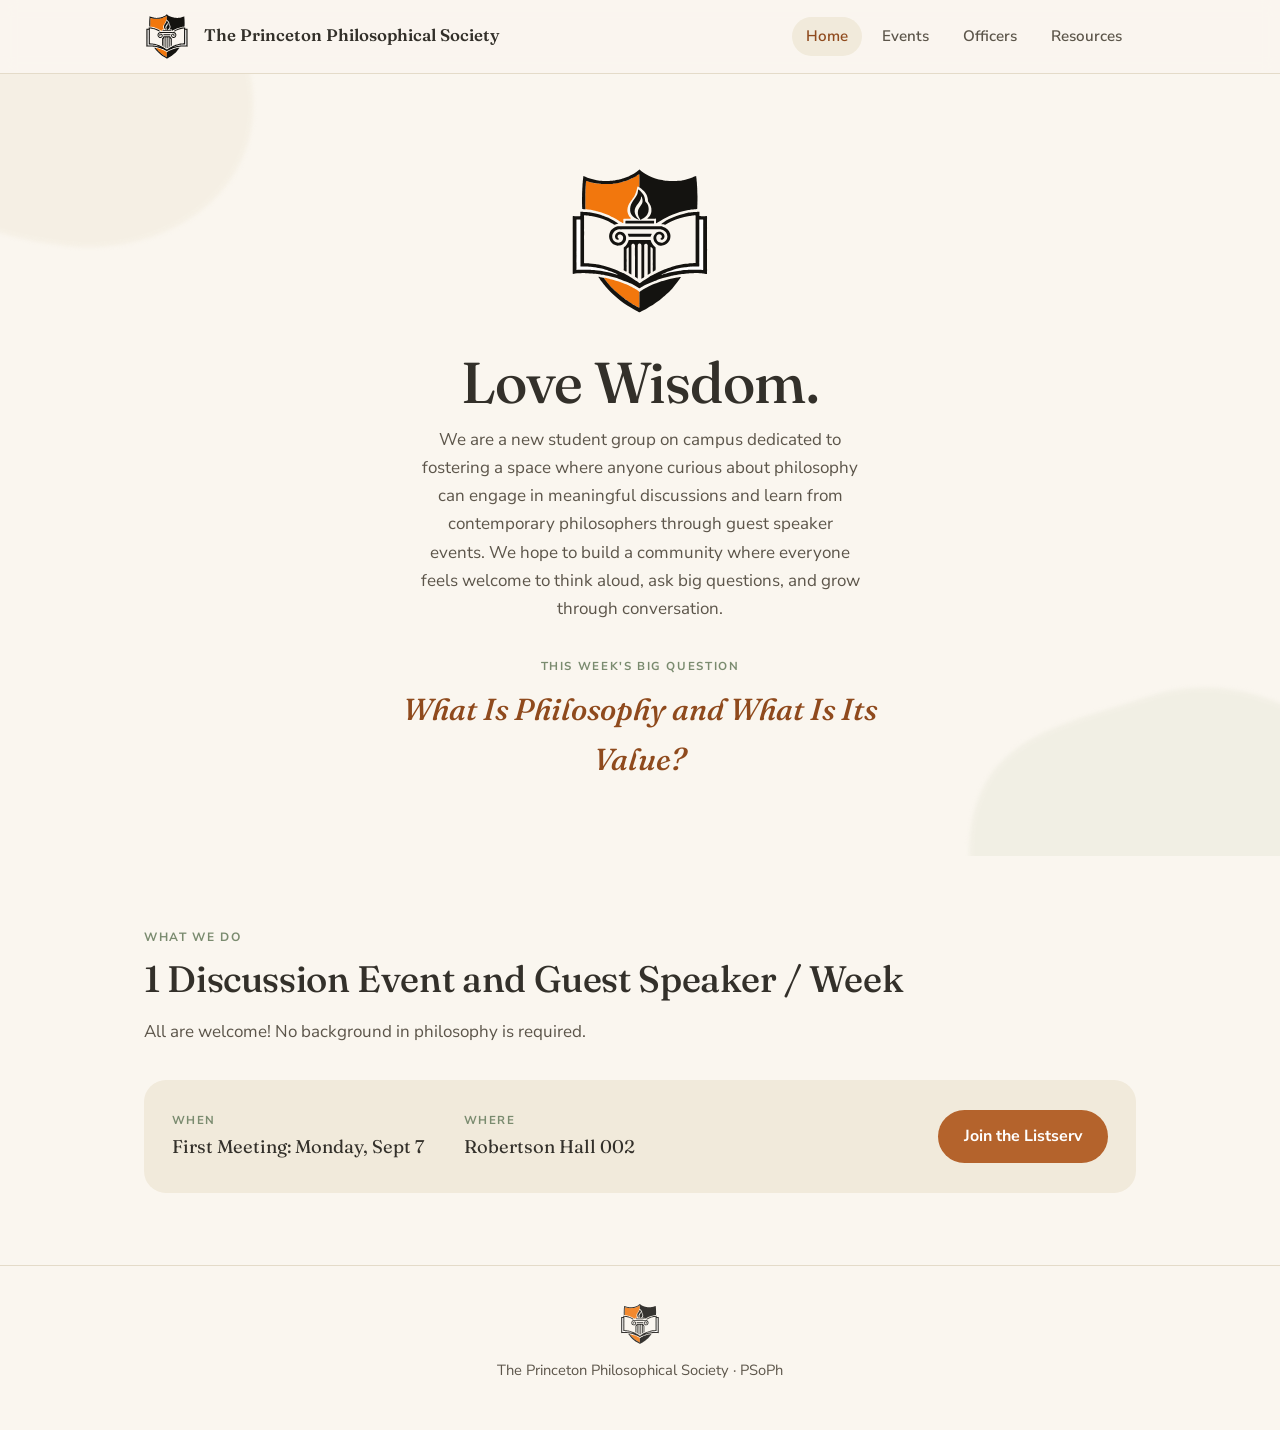
==== commit 203c540f: "index.html" ====
--- a/index.html
+++ b/index.html
@@ -43,7 +43,7 @@
     <h1>Love Wisdom.</h1>
 
     <p class="sub">
-      The Princeton Philosophical Society is a new student group on campus dedicated to fostering a space where anyone curious about philosophy can engage in meaningful discussions and learn from contemporary philosophers through guest speaker events. We hope to build a community where everyone feels welcome to think aloud, ask big questions, and grow through conversation.
+      We are a new student group on campus dedicated to fostering a space where anyone curious about philosophy can engage in meaningful discussions and learn from contemporary philosophers through guest speaker events. We hope to build a community where everyone feels welcome to think aloud, ask big questions, and grow through conversation.
     </p>
 
     <p class="question" id="question" aria-live="polite">
@@ -57,7 +57,7 @@
   <div class="wrap">
     <p class="eyebrow">What We Do</p>
 
-    <h2>1 Discussion & Speaker / Week</h2>
+    <h2>1 Discussion Event and Guest Speaker / Week</h2>
 
     <p class="lede">All are welcome! No background in philosophy is required.</p>
 
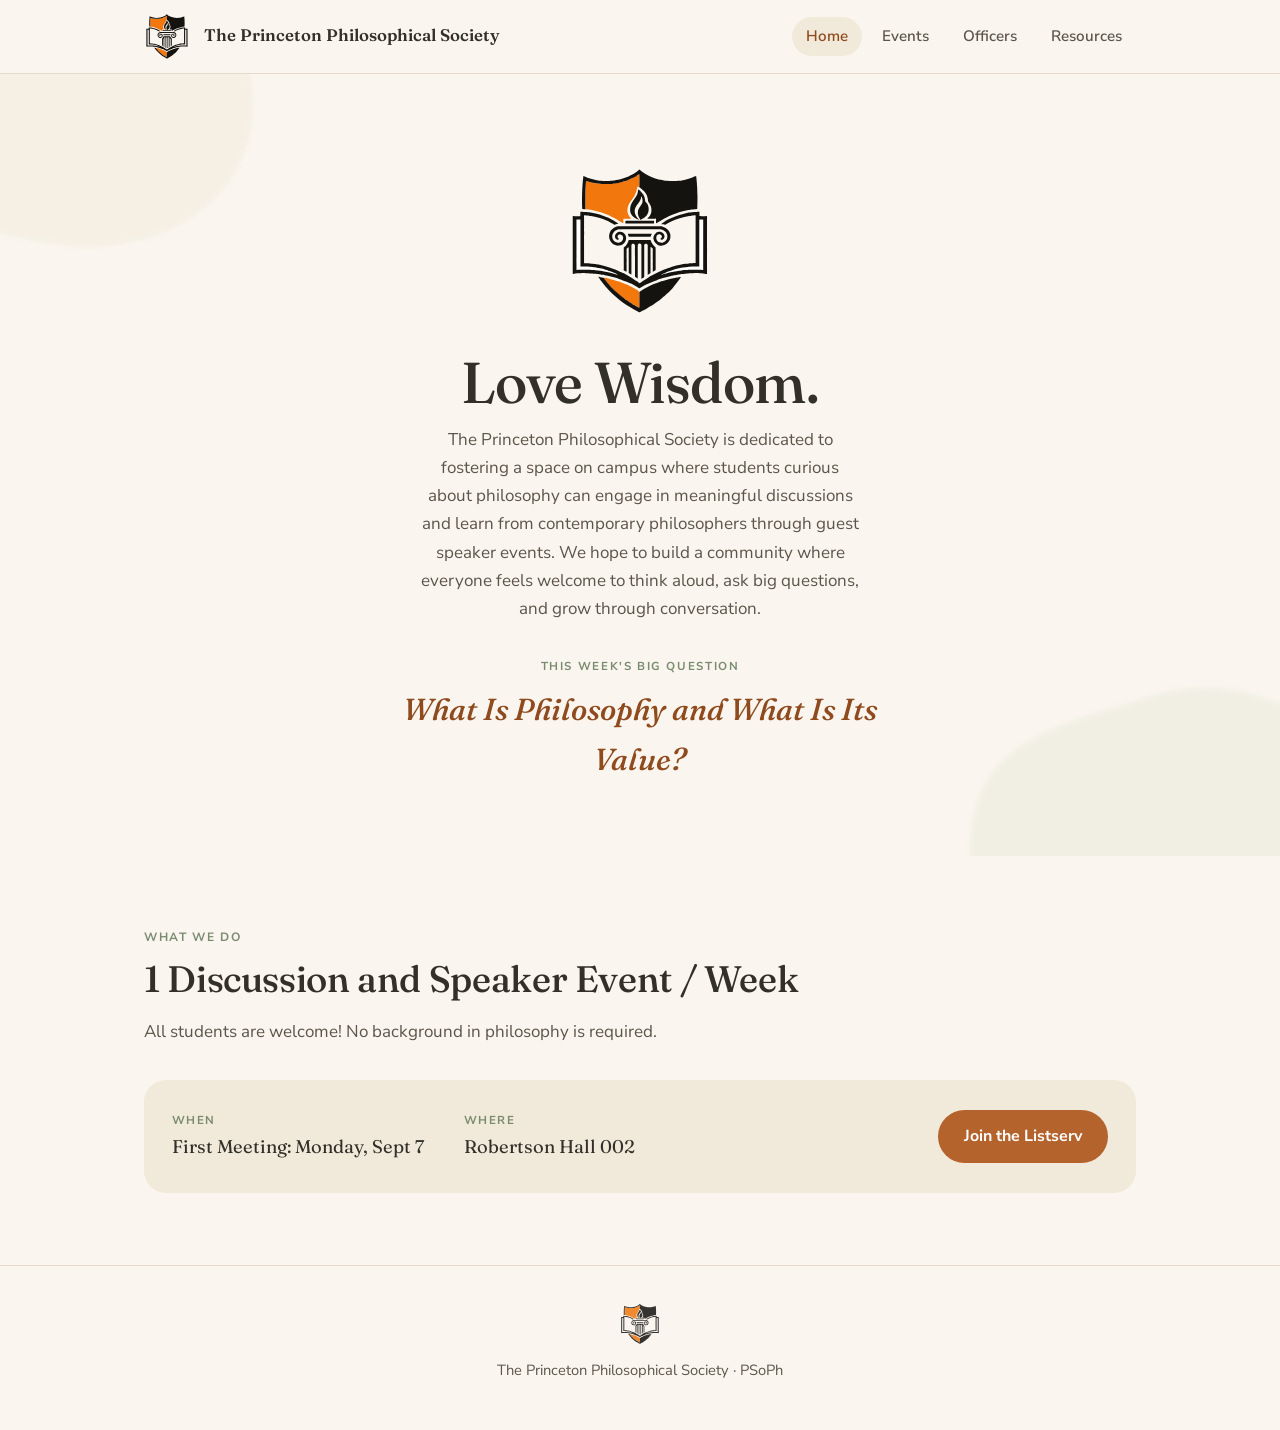
==== commit 59dad971: "index.html" ====
--- a/index.html
+++ b/index.html
@@ -43,7 +43,7 @@
     <h1>Love Wisdom.</h1>
 
     <p class="sub">
-      We are a new student group on campus dedicated to fostering a space where anyone curious about philosophy can engage in meaningful discussions and learn from contemporary philosophers through guest speaker events. We hope to build a community where everyone feels welcome to think aloud, ask big questions, and grow through conversation.
+      The Princeton Philosophical Society is dedicated to fostering a space on campus where students curious about philosophy can engage in meaningful discussions and learn from contemporary philosophers through guest speaker events. We hope to build a community where everyone feels welcome to think aloud, ask big questions, and grow through conversation.
     </p>
 
     <p class="question" id="question" aria-live="polite">
@@ -57,9 +57,9 @@
   <div class="wrap">
     <p class="eyebrow">What We Do</p>
 
-    <h2>1 Discussion Event and Guest Speaker / Week</h2>
+    <h2>1 Discussion and Speaker Event / Week</h2>
 
-    <p class="lede">All are welcome! No background in philosophy is required.</p>
+    <p class="lede">All students are welcome! No background in philosophy is required.</p>
 
     <!--
     <div class="cards">
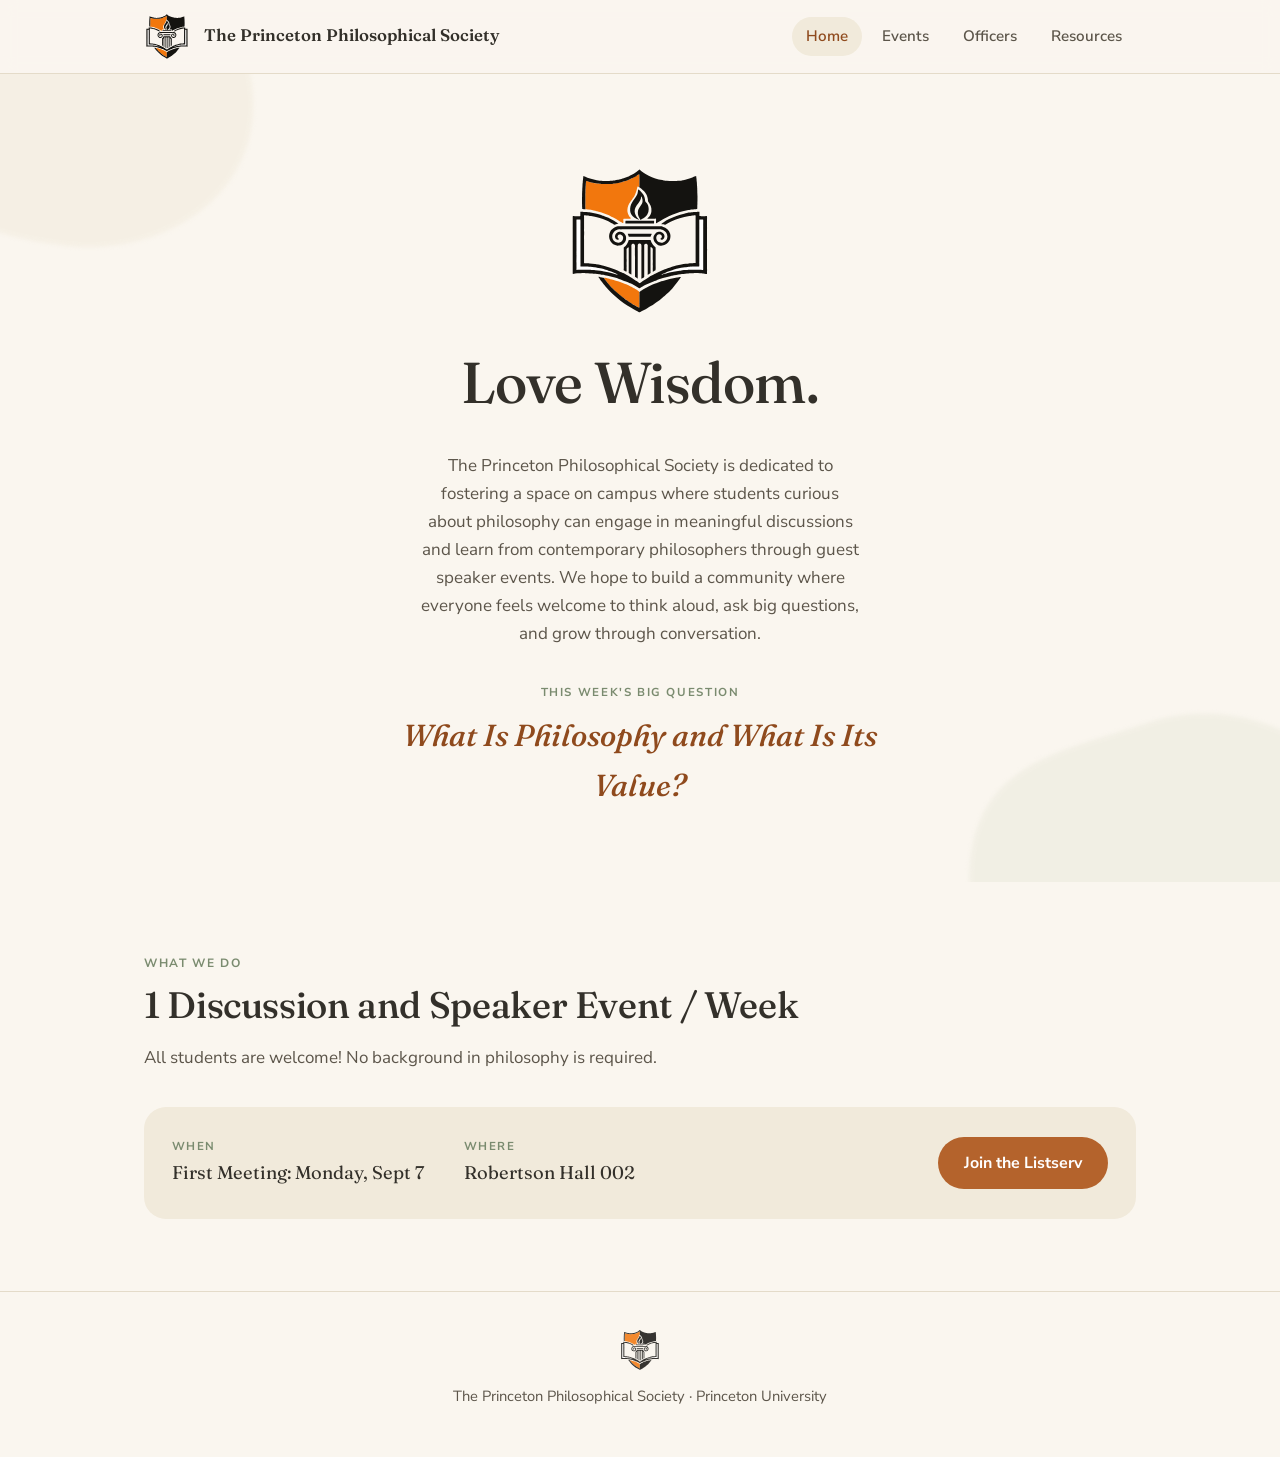
==== commit f11a04ee: "index.html" ====
--- a/index.html
+++ b/index.html
@@ -105,7 +105,7 @@
 
 <footer>
   <img class="mark" src="logo.svg" alt="">
-  The Princeton Philosophical Society · PSoPh<br>
+  The Princeton Philosophical Society · Princeton University<br>
 </footer>
 
 </body>
--- a/style.css
+++ b/style.css
@@ -484,3 +484,17 @@
       width:38px;
     }
   }
+
+/* ---------- SPACING + WIDTH FIXES ---------- */
+
+/* Home: equal gap above and below the mission statement */
+.hero h1        { margin-bottom: 0; }
+.hero .sub      { margin-top: 2.2rem; margin-bottom: 2.2rem; }
+.hero .question { margin-top: 0; }
+
+/* Resources: breathing room between the dashed box and "Other" */
+.resource-empty { margin-bottom: 0; }
+.section-follow { margin-top: 2.5rem; }
+
+/* Resources: let the paragraphs run the full width of the page */
+#resources .lede { max-width: none; }
